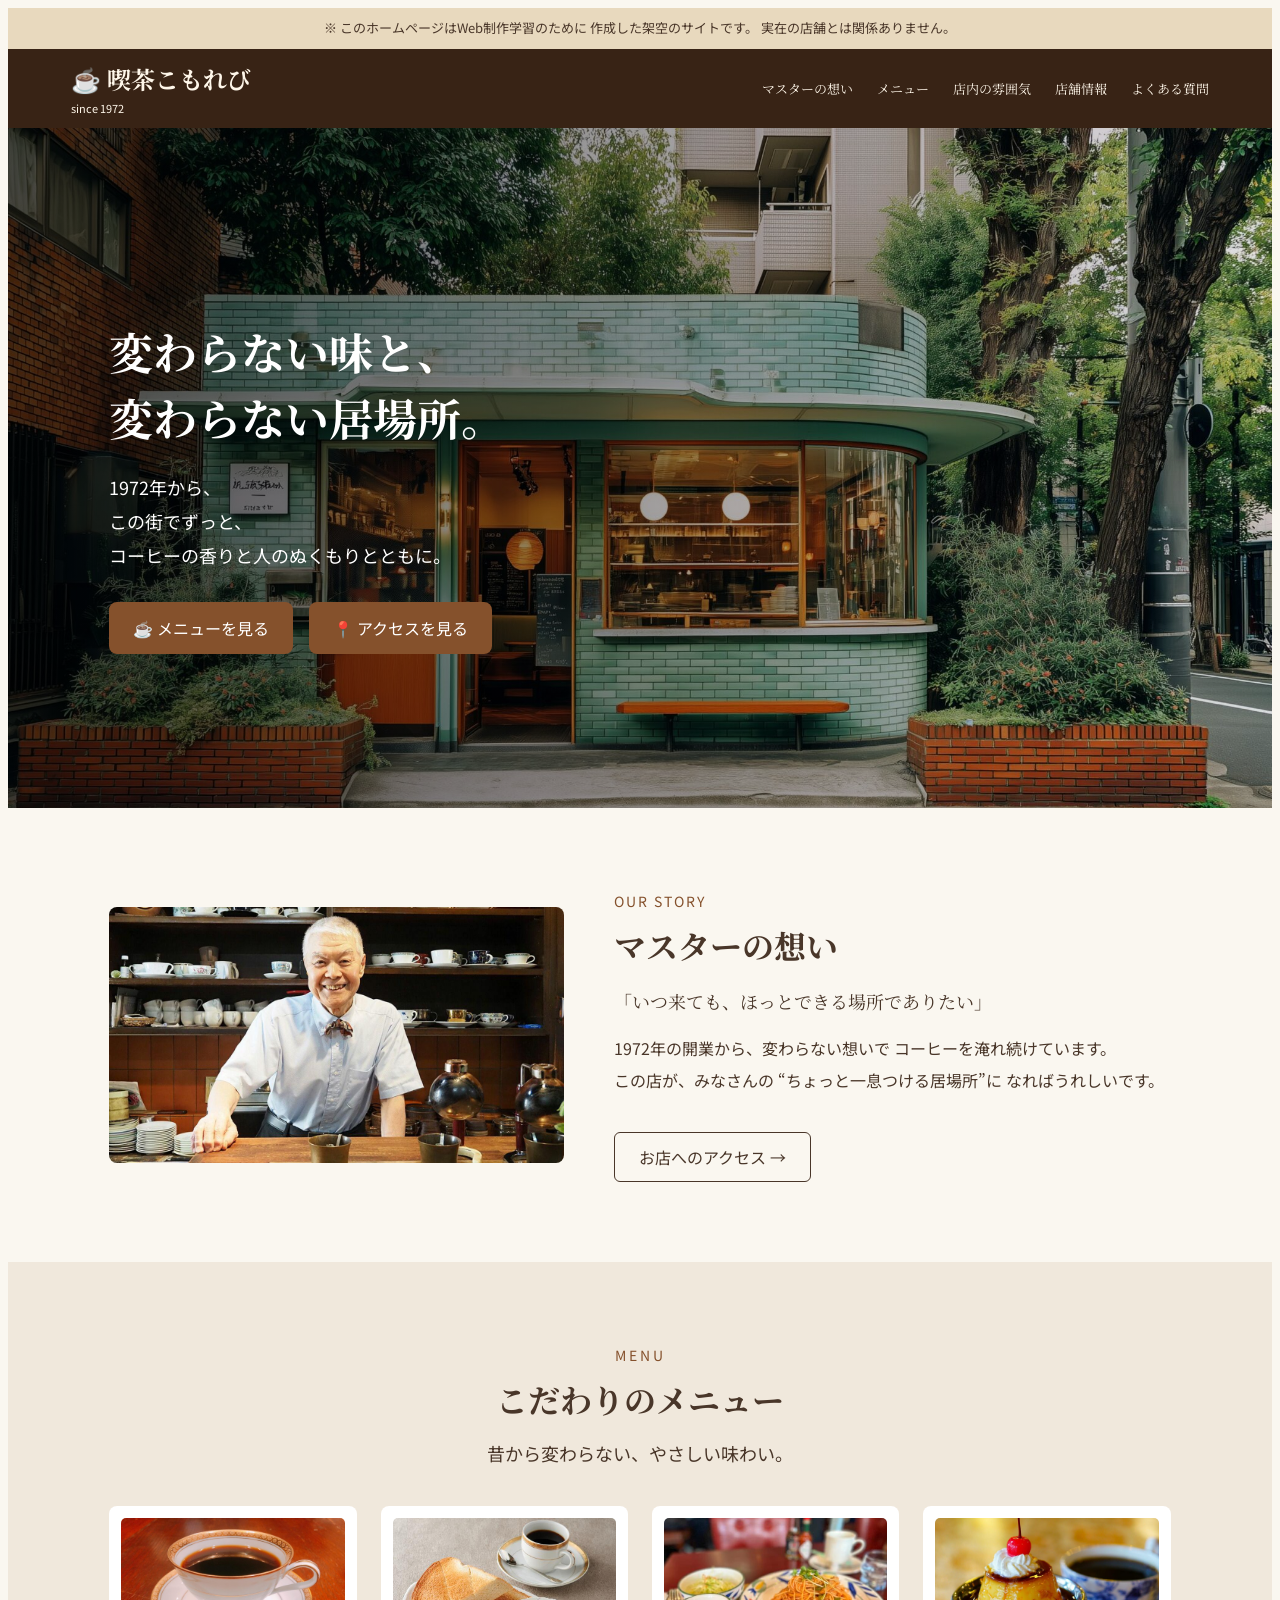
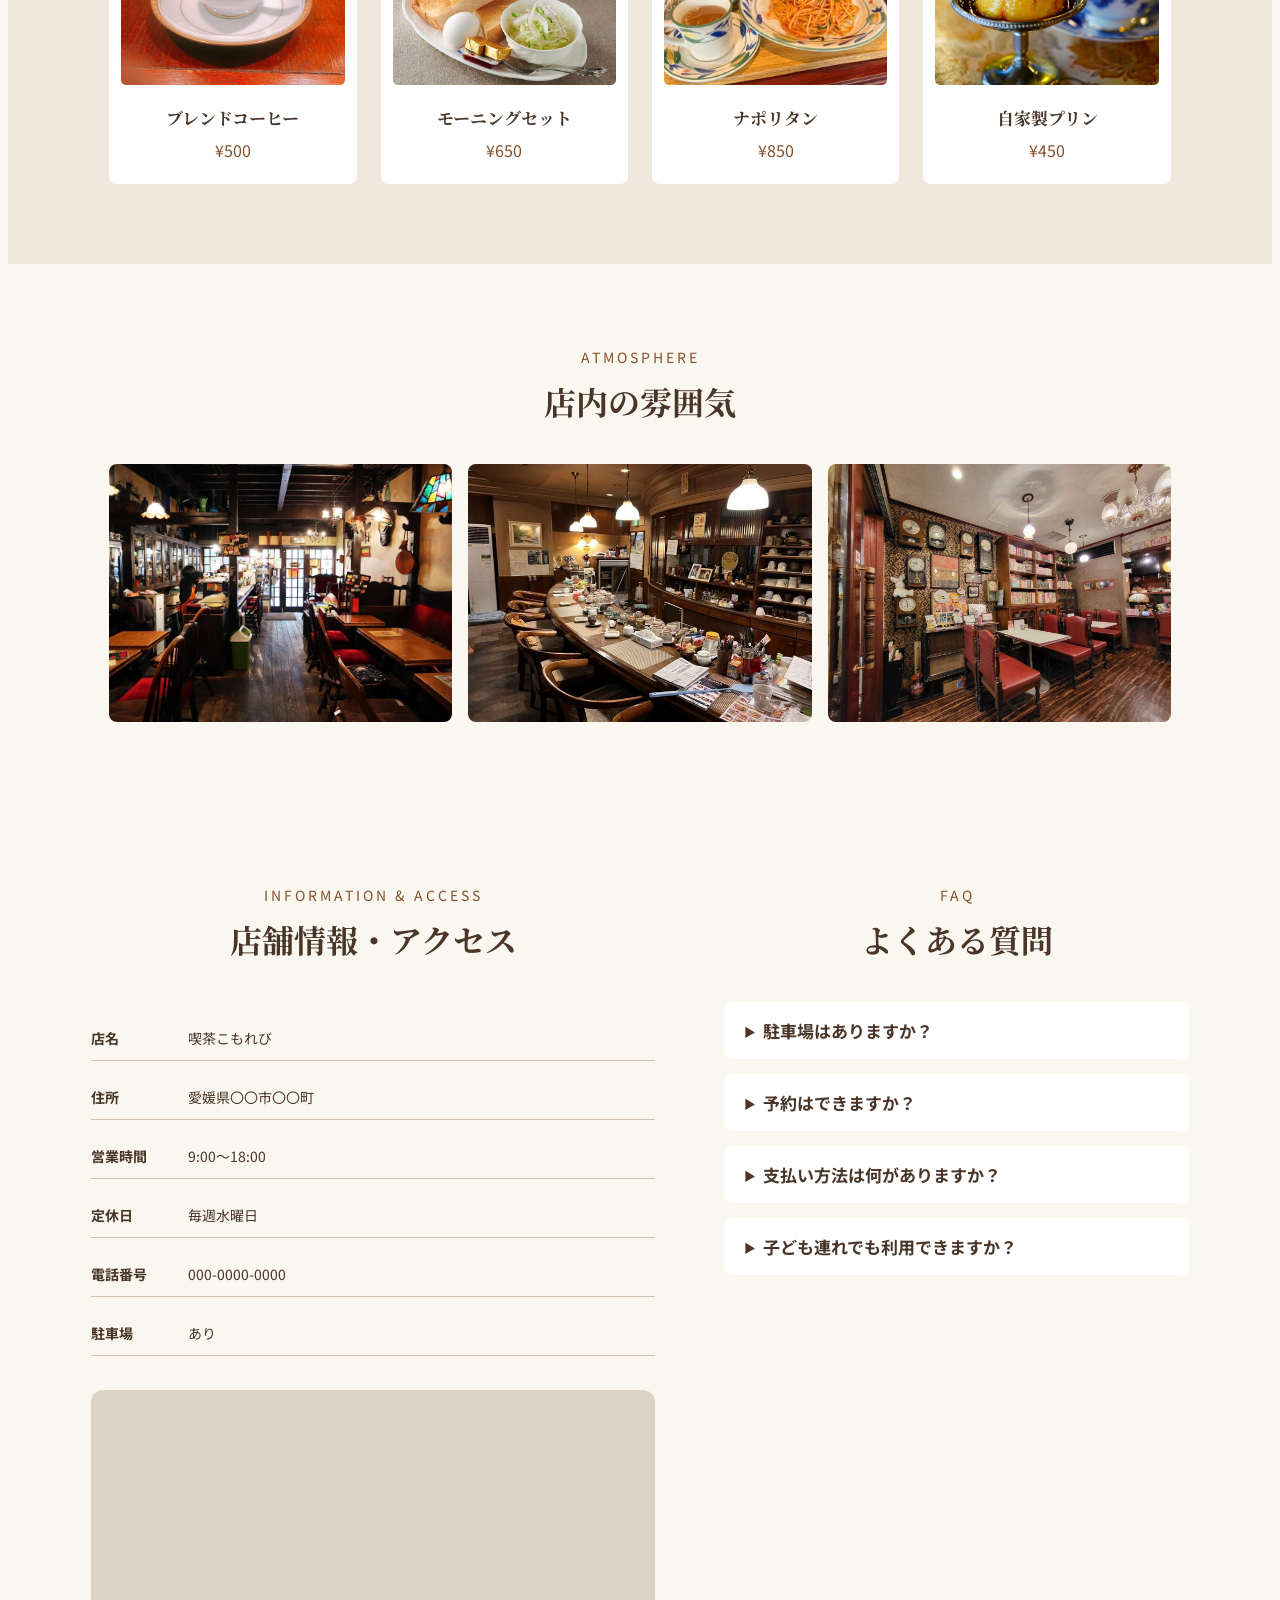
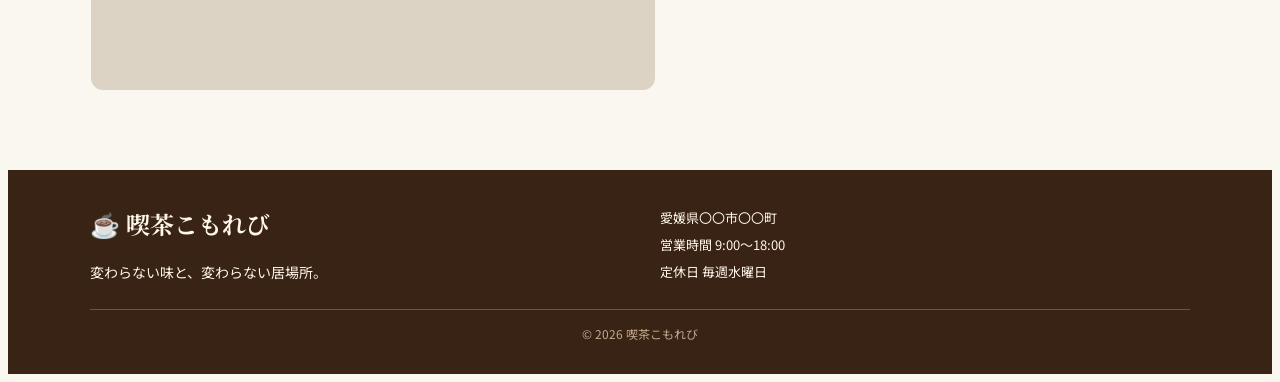
==== index.html @ 9308cd7b "ライトボックスのHTMLを追加 Added a lightbox feature for displaying enlarged images." ====
<!DOCTYPE html>
<html lang="ja">
<head>
  <meta charset="UTF-8">
  <meta name="viewport" content="width=device-width, initial-scale=1.0">
  <title>喫茶こもれび</title>
  
<link rel="preconnect" href="https://fonts.googleapis.com">
<link rel="preconnect" href="https://fonts.gstatic.com" crossorigin>
<link href="https://fonts.googleapis.com/css2?family=Noto+Sans+JP:wght@400;500;700&family=Noto+Serif+JP:wght@400;600;700&display=swap" rel="stylesheet">

<link rel="stylesheet" href="style.css">
</head>
<body>
 
<!-- 練習サイトのお知らせ -->
<div class="demo-notice">
  ※ このホームページはWeb制作学習のために
  作成した架空のサイトです。
  実在の店舗とは関係ありません。
</div>

<header>
  <div class="header-inner">
    <div class="logo">
      <h1>☕ 喫茶こもれび</h1>
      <p>since 1972</p>
    </div>

<button class="menu-toggle"
        aria-label="メニューを開く"
        aria-expanded="false"
        aria-controls="main-nav">
  ☰
</button>

    <nav id="main-nav">
      <a href="#story">マスターの想い</a>
      <a href="#menu">メニュー</a>
      <a href="#atmosphere">店内の雰囲気</a>
      <a href="#access">店舗情報</a>
      <a href="#faq">よくある質問</a>
    </nav>
  </div>
</header>

<main>
  <section class="hero">
    <div class="hero-content">
      <h2>変わらない味と、<br>変わらない居場所。</h2>

      <p>
        1972年から、<br>
        この街でずっと、<br>
        コーヒーの香りと人のぬくもりとともに。
      </p>

      <div class="hero-buttons">
        <a href="#menu">☕ メニューを見る</a>
        <a href="#access">📍 アクセスを見る</a>
      </div>
    </div>
  </section>

<section id="story" class="story">
  <div class="story-inner">

    <div class="story-image">
      <img src="images/master.jpg" alt="喫茶店のマスター">
    </div>

    <div class="story-text">
      <span>OUR STORY</span>
      <h2>マスターの想い</h2>

      <h3>「いつ来ても、ほっとできる場所でありたい」</h3>

      <p>
        1972年の開業から、変わらない想いで
        コーヒーを淹れ続けています。<br>
        この店が、みなさんの
        “ちょっと一息つける居場所”に
        なればうれしいです。
      </p>

      <a href="#access" class="story-button">
        お店へのアクセス →
      </a>
    </div>

  </div>
</section>

<!-- メニュー -->
<section id="menu" class="menu">
  <div class="menu-inner">

    <span class="section-label">MENU</span>
    <h2>こだわりのメニュー</h2>
    <p>昔から変わらない、やさしい味わい。</p>

    <div class="menu-grid">

      <article class="menu-card">
        <img src="images/coffee.jpg" alt="ブレンドコーヒー">
        <h3>ブレンドコーヒー</h3>
        <p>¥500</p>
      </article>

      <article class="menu-card">
        <img src="images/morning.jpg" alt="モーニングセット">
        <h3>モーニングセット</h3>
        <p>¥650</p>
      </article>

      <article class="menu-card">
        <img src="images/napolitan.jpg" alt="ナポリタン">
        <h3>ナポリタン</h3>
        <p>¥850</p>
      </article>

      <article class="menu-card">
        <img src="images/pudding.jpg" alt="自家製プリン">
        <h3>自家製プリン</h3>
        <p>¥450</p>
      </article>

    </div>
  </div>
</section>

<!-- 店内の雰囲気 -->
<section id="atmosphere" class="atmosphere">
  <div class="atmosphere-inner">

    <span class="section-label">ATMOSPHERE</span>
    <h2>店内の雰囲気</h2>

    <div class="atmosphere-grid">
      <img src="images/interior.jpg" alt="店内全景">
      <img src="images/counter.jpg" alt="カウンター">
      <img src="images/decor.jpg" alt="店内の小物">
    </div>

  </div>
</section>

<!-- 店舗情報・アクセス -->

<div class="bottom-layout">

<section id="access" class="access">
  <div class="access-inner">

    <span class="section-label">INFORMATION & ACCESS</span>
    <h2>店舗情報・アクセス</h2>

    <div class="access-grid">

      <div class="access-info">
        <p><strong>店名</strong> 喫茶こもれび</p>
        <p><strong>住所</strong> 愛媛県〇〇市〇〇町</p>
        <p><strong>営業時間</strong> 9:00〜18:00</p>
        <p><strong>定休日</strong> 毎週水曜日</p>
        <p><strong>電話番号</strong> 000-0000-0000</p>
        <p><strong>駐車場</strong> あり</p>
      </div>

      <div class="access-map">
        <iframe src="https://www.google.com/maps/embed?pb=!1m18!1m12!1m3!1d3305.2461403594034!2d132.99349107588768!3d34.063204017150994!2m3!1f0!2f0!3f0!3m2!1i1024!2i768!4f13.1!3m3!1m2!1s0x35503bbafa63386f%3A0x6dd7c005b5147b29!2zU1VOQUJBQ0_ku4rmsrs!5e0!3m2!1sja!2sjp!4v1793774858417!5m2!1sja!2sjp" width="600" height="450" style="border:0;" allowfullscreen="" loading="lazy" referrerpolicy="strict-origin-when-cross-origin"></iframe>
      </div>

    </div>
  </div>
</section>

<!-- よくある質問 -->
<section id="faq" class="faq">
  <div class="faq-inner">

    <span class="section-label">FAQ</span>
    <h2>よくある質問</h2>

    <details>
      <summary>駐車場はありますか？</summary>
      <p>はい、駐車場がございます。</p>
    </details>

    <details>
      <summary>予約はできますか？</summary>
      <p>予約については店舗へお問い合わせください。</p>
    </details>

    <details>
      <summary>支払い方法は何がありますか？</summary>
      <p>お支払い方法は店舗へご確認ください。</p>
    </details>

    <details>
      <summary>子ども連れでも利用できますか？</summary>
      <p>お子さま連れのご利用については店舗へご確認ください。</p>
    </details>

  </div>
</section>

</div>

</main>


<!-- フッター -->
<footer class="footer">
  <div class="footer-inner">

    <h2>☕ 喫茶こもれび</h2>

    <p class="footer-message">
      変わらない味と、変わらない居場所。
    </p>

    <div class="footer-info">
      <p>愛媛県〇〇市〇〇町</p>
      <p>営業時間 9:00〜18:00</p>
      <p>定休日 毎週水曜日</p>
    </div>

    <p class="copyright">
      © 2026 喫茶こもれび
    </p>

  </div>
</footer>

<!-- ページトップに戻るボタン -->
<button id="back-to-top"
        type="button"
        aria-label="ページの先頭に戻る">
  ↑
</button>

<!-- 写真を拡大表示するライトボックス -->
<div id="lightbox" class="lightbox" hidden>
  <button
    id="lightbox-close"
    type="button"
    aria-label="拡大写真を閉じる">
    ×
  </button>

  <img id="lightbox-image" src="" alt="">
</div>

<script src="script.js"></script>

</body>
</html>
---- style.css ----
/* 練習サイトのお知らせ */
.demo-notice {
  background-color: #E8D9BE;
  color: #493629;
  text-align: center;
  padding: 10px 15px;
  font-size: 13px;
  line-height: 1.6;
}

body {
  background-color: #FAF7F0;
  color: #493629;
  font-family: serif;
}

h1 {
  font-size: 36px;
}

p {
  font-size: 18px;
}

/* ヘッダー全体 */
header {
  background-color: #382315;
  color: #FFF7EA;
  padding: 20px 40px;
}

/* 横並びにする */
.header-inner {
  display: flex;
  justify-content: space-between;
  align-items: center;
}

/* 店名 */
.logo h1 {
  font-size: 26px;
  margin: 0;
}

/* 創業年 */
.logo p {
  font-size: 12px;
  margin: 4px 0 0;
}

/* ナビゲーション */
nav {
  display: flex;
  gap: 24px;
}

/* リンクのデザイン */
nav a {
  color: #FFF7EA;
  text-decoration: none;
  font-size: 14px;
}

/* メインビジュアル */
.hero {
  min-height: 600px;
  background-image:
    linear-gradient(
      to right,
      rgba(0, 0, 0, 0.65),
      rgba(0, 0, 0, 0.1)
    ),
    url("images/hero.jpg");

  background-size: cover;
  background-position: center;

  display: flex;
  align-items: center;
  padding: 40px 8%;
}

/* キャッチコピー */
.hero-content {
  color: #FFFFFF;
  max-width: 650px;
}

.hero h2 {
  font-size: 44px;
  line-height: 1.5;
  margin-bottom: 20px;
}

.hero p {
  font-size: 18px;
  line-height: 1.9;
}

/* ボタン */
.hero-buttons {
  display: flex;
  gap: 16px;
  margin-top: 30px;
  flex-wrap: wrap;
}

.hero-buttons a {
  display: inline-block;
  background-color: #85512C;
  color: white;
  padding: 14px 24px;
  border-radius: 8px;
  text-decoration: none;
}

.hero-buttons a:hover {
  background-color: #A66A3E;
}

/* メインビジュアル */
.hero {
  min-height: 600px;
  background-image:
    linear-gradient(
      to right,
      rgba(0, 0, 0, 0.65),
      rgba(0, 0, 0, 0.1)
    ),
    url("images/hero.jpg");

  background-size: cover;
  background-position: center;

  display: flex;
  align-items: center;
  padding: 40px 8%;
}

/* キャッチコピー */
.hero-content {
  color: #FFFFFF;
  max-width: 650px;
}

.hero h2 {
  font-size: 44px;
  line-height: 1.5;
  margin-bottom: 20px;
}

.hero p {
  font-size: 18px;
  line-height: 1.9;
}

/* ボタン */
.hero-buttons {
  display: flex;
  gap: 16px;
  margin-top: 30px;
  flex-wrap: wrap;
}

.hero-buttons a {
  display: inline-block;
  background-color: #85512C;
  color: white;
  padding: 14px 24px;
  border-radius: 8px;
  text-decoration: none;
}

.hero-buttons a:hover {
  background-color: #A66A3E;
}

/* マスターの想い */
.story {
  padding: 80px 8%;
  background-color: #FAF7F0;
}

.story-inner {
  max-width: 1100px;
  margin: 0 auto;

  display: flex;
  align-items: center;
  gap: 50px;
}

/* 写真 */
.story-image {
  width: 45%;
}

.story-image img {
  width: 100%;
  border-radius: 8px;
  display: block;
}

/* 文章 */
.story-text {
  width: 55%;
}

.story-text span {
  color: #85512C;
  font-size: 14px;
  letter-spacing: 2px;
}

.story-text h2 {
  font-size: 32px;
  margin: 10px 0 20px;
}

.story-text h3 {
  font-size: 18px;
  font-weight: normal;
}

.story-text p {
  font-size: 16px;
  line-height: 2;
}

/* ボタン */
.story-button {
  display: inline-block;
  margin-top: 20px;
  padding: 12px 24px;
  border: 1px solid #493629;
  color: #493629;
  text-decoration: none;
  border-radius: 6px;
}

/* メニュー全体 */
.menu {
  background-color: #F0E8DC;
  padding: 80px 8%;
  text-align: center;
}

.menu-inner {
  max-width: 1100px;
  margin: 0 auto;
}

.section-label {
  color: #85512C;
  font-size: 14px;
  letter-spacing: 3px;
}

.menu h2 {
  font-size: 32px;
  margin: 10px 0 15px;
}

.menu-inner > p {
  margin-bottom: 40px;
}

/* 4列のカード配置 */
.menu-grid {
  display: grid;
  grid-template-columns: repeat(4, 1fr);
  gap: 24px;
}

/* 商品カード */
.menu-card {
  background-color: #FFFFFF;
  padding: 12px;
  border-radius: 8px;
}

.menu-card img {
  width: 100%;
  aspect-ratio: 4 / 3;
  object-fit: cover;
  border-radius: 5px;
}

.menu-card h3 {
  font-size: 17px;
  margin: 15px 0 8px;
}

.menu-card p {
  color: #85512C;
  font-size: 16px;
  margin: 0 0 10px;
}

/* 店内の雰囲気 */
.atmosphere {
  padding: 80px 8%;
  background-color: #FAF7F0;
  text-align: center;
}

.atmosphere-inner {
  max-width: 1100px;
  margin: 0 auto;
}

.atmosphere h2 {
  font-size: 32px;
  margin: 10px 0 40px;
}

/* 写真を3枚横並びにする */
.atmosphere-grid {
  display: grid;
  grid-template-columns: repeat(3, 1fr);
  gap: 16px;
}

/* 写真の大きさを揃える */
.atmosphere-grid img {
  width: 100%;
  aspect-ratio: 4 / 3;
  object-fit: cover;
  border-radius: 8px;
}

/* 店舗情報・アクセス */
.access {
  padding: 80px 8%;
  background-color: #F0E8DC;
  text-align: center;
}

.access-inner {
  max-width: 1100px;
  margin: 0 auto;
}

.access h2 {
  font-size: 32px;
  margin: 10px 0 40px;
}

.access-grid {
  display: grid;
  grid-template-columns: 1fr 1fr;
  gap: 40px;
  text-align: left;
}

.access-info p {
  padding: 12px 0;
  border-bottom: 1px solid #D0C2B2;
}

.access-info strong {
  display: inline-block;
  width: 110px;
}

/* 地図の仮表示 */
.access-map {
  background-color: #DDD3C4;
  min-height: 300px;
  border-radius: 8px;

  display: flex;
  align-items: center;
  justify-content: center;
}

/* Q&A全体 */
.faq {
  padding: 80px 8%;
  background-color: #FAF7F0;
  text-align: center;
}

.faq-inner {
  max-width: 900px;
  margin: 0 auto;
}

.faq h2 {
  font-size: 32px;
  margin: 10px 0 40px;
}

/* 質問の枠 */
.faq details {
  background-color: #FFFFFF;
  margin-bottom: 15px;
  padding: 20px 25px;
  border-radius: 8px;
  text-align: left;
}

/* 質問 */
.faq summary {
  cursor: pointer;
  font-size: 17px;
  font-weight: bold;
  color: #493629;
}

/* 回答 */
.faq details p {
  font-size: 15px;
  line-height: 1.8;
  margin-top: 15px;
}

/* フッター全体 */
.footer {
  background-color: #382315;
  color: #FFF7EA;
  padding: 60px 20px 30px;
  text-align: center;
}

/* フッターの中身 */
.footer-inner {
  max-width: 1100px;
  margin: 0 auto;
}

/* 店名 */
.footer h2 {
  font-size: 28px;
  margin-bottom: 15px;
}

/* キャッチコピー */
.footer-message {
  font-size: 16px;
  margin-bottom: 30px;
}

/* 店舗情報 */
.footer-info {
  border-top: 1px solid #705443;
  padding-top: 25px;
}

.footer-info p {
  font-size: 14px;
  margin: 8px 0;
}

/* コピーライト */
.copyright {
  font-size: 12px;
  color: #C4A88D;
  margin-top: 40px;
}

/* スマホ・タブレット対応 */
@media (max-width: 768px) {
menu-grid {
    grid-template-columns: repeat(2, 1fr);
  }

  /* ヘッダー */
  header {
    padding: 20px;
  }

  .header-inner {
    flex-direction: column;
    gap: 15px;
  }

  nav {
    flex-wrap: wrap;
    justify-content: center;
    gap: 12px;
  }

  nav a {
    font-size: 12px;
  }

  /* メインビジュアル */
  .hero {
    min-height: 450px;
    padding: 40px 6%;
  }

  .hero h2 {
    font-size: 30px;
  }

  .hero p {
    font-size: 15px;
  }

  /* マスターの想い */
  .story-inner {
    flex-direction: column;
  }

  .story-image,
  .story-text {
    width: 100%;
  }

  /* メニューを2列に */
  .menu-grid {
    grid-template-columns: repeat(2, 1fr);
  }

  /* 店内写真を1列に */
  .atmosphere-grid {
    grid-template-columns: 1fr;
  }

  /* 店舗情報と地図を縦並びに */
  .access-grid {
    grid-template-columns: 1fr;
  }
  }

/* スマホ用：メニュー名の調整 */
@media (max-width: 768px) {

  .menu-card h3 {
    font-size: 14px;
    line-height: 1.5;
    white-space: nowrap;
  }

  .menu-card {
    padding: 10px;
  }

}

/* メニューボタンはPCでは隠す */
.menu-toggle {
  display: none;
}

/* スマホ用メニュー */
@media (max-width: 768px) {

  .header-inner {
    flex-direction: row;
    flex-wrap: wrap;
  }

  .menu-toggle {
    display: block;
    background: transparent;
    color: white;
    border: 1px solid white;
    border-radius: 6px;
    padding: 8px 14px;
    font-size: 24px;
    cursor: pointer;
  }

  #main-nav {
    display: none;
    width: 100%;
    flex-direction: column;
    text-align: center;
  }

  #main-nav.open {
    display: flex;
  }

}

html {
  scroll-behavior: smooth;
}

/* 店舗情報とQ&Aを横並びにする */
.bottom-layout {
  display: grid;
  grid-template-columns: 1fr 1fr;
  gap: 30px;
  background-color: #FAF7F0;
  padding: 60px 5%;
}

/* 左右のセクションの余白調整 */
.bottom-layout .access,
.bottom-layout .faq {
  padding: 20px;
  background-color: transparent;
  min-width: 0;
}

/* スマホでは縦並びに戻す */
@media (max-width: 768px) {
  .bottom-layout {
    grid-template-columns: 1fr;
    gap: 20px;
    padding: 40px 5%;
  }
}

/* 店舗情報の文字と余白を調整 */
.bottom-layout .access-info p {
  display: flex;
  align-items: flex-start;
  gap: 12px;
  font-size: 14px;
}

/* 「住所」などの項目名 */
.bottom-layout .access-info strong {
  width: 85px;
  flex-shrink: 0;
}

/* 店舗情報の文字を調整 */
.bottom-layout .access-info {
  min-width: 0;
}

/* 店舗情報とQ&Aの仕上げ */
@media (min-width: 769px) {

  .bottom-layout {
    grid-template-columns: 1.2fr 1fr;
    gap: 30px;
    max-width: 1440px;
    margin: 0 auto;
  }

  .bottom-layout .access-grid {
    grid-template-columns: 1fr;
    gap: 20px;
  }

  .bottom-layout .access-map {
    min-height: 180px;
  }

  .bottom-layout .faq details {
    padding: 16px 20px;
  }

}

/* PC版ヘッダーの仕上げ */
@media (min-width: 769px) {

  header {
    padding: 12px 5%;
  }

  .header-inner {
    max-width: 1400px;
    margin: 0 auto;
  }

  .logo h1 {
    font-size: 24px;
  }

  .logo p {
    font-size: 11px;
  }

  nav a {
    font-size: 13px;
  }

}

/* PC版フッターを横並びにする */
@media (min-width: 769px) {

  .footer {
    padding: 30px 5% 20px;
  }

  .footer-inner {
    display: grid;
    grid-template-columns: 1fr 1fr;
    column-gap: 40px;
    align-items: center;
    text-align: left;
  }

  .footer h2 {
    grid-column: 1;
    margin: 0 0 8px;
    font-size: 24px;
  }

  .footer-message {
    grid-column: 1;
    margin: 0;
    font-size: 14px;
  }

  .footer-info {
    grid-column: 2;
    grid-row: 1 / 3;
    border-top: none;
    padding-top: 0;
  }

  .footer-info p {
    font-size: 13px;
  }

  .copyright {
    grid-column: 1 / -1;
    text-align: center;
    margin-top: 20px;
    padding-top: 15px;
    border-top: 1px solid #705443;
  }

}

/* Googleマップの表示調整 */
.access-map {
  width: 100%;
  min-height: 250px;
  overflow: hidden;
  border-radius: 8px;
}

.access-map iframe {
  display: block;
  width: 100%;
  height: 250px;
  border: 0;
}

/* Googleマップを外枠いっぱいに表示 */
.access-map {
  width: 100%;
  height: 300px;
  min-height: 0;
  padding: 0;
  overflow: hidden;
  border-radius: 12px;
}

.access-map iframe {
  display: block;
  width: 100%;
  height: 100%;
  border: none;
}

/* フォントの設定 */

/* 本文は読みやすいゴシック体 */
body {
  font-family: "Noto Sans JP", sans-serif;
}

/* 見出しはレトロで上品な明朝体 */
h1, h2, h3 {
  font-family: "Noto Serif JP", serif;
}

/* ページトップに戻るボタン */
#back-to-top {
  position: fixed;
  right: 25px;
  bottom: 25px;

  width: 52px;
  height: 52px;
  border-radius: 50%;

  background-color: #85512C;
  color: #FFFFFF;
  border: none;

  font-size: 26px;
  cursor: pointer;
  z-index: 1000;

  /* 最初は非表示 */
  opacity: 0;
  visibility: hidden;
  pointer-events: none;

  transition: opacity 0.3s, visibility 0.3s;
}

/* スクロールしたら表示 */
#back-to-top.show {
  opacity: 1;
  visibility: visible;
  pointer-events: auto;
}

/* マウスを重ねたとき */
#back-to-top:hover {
  background-color: #A66A3E;
}


/* ナビゲーションも明朝体に */
nav a {
  font-family: "Noto Serif JP", serif;
}
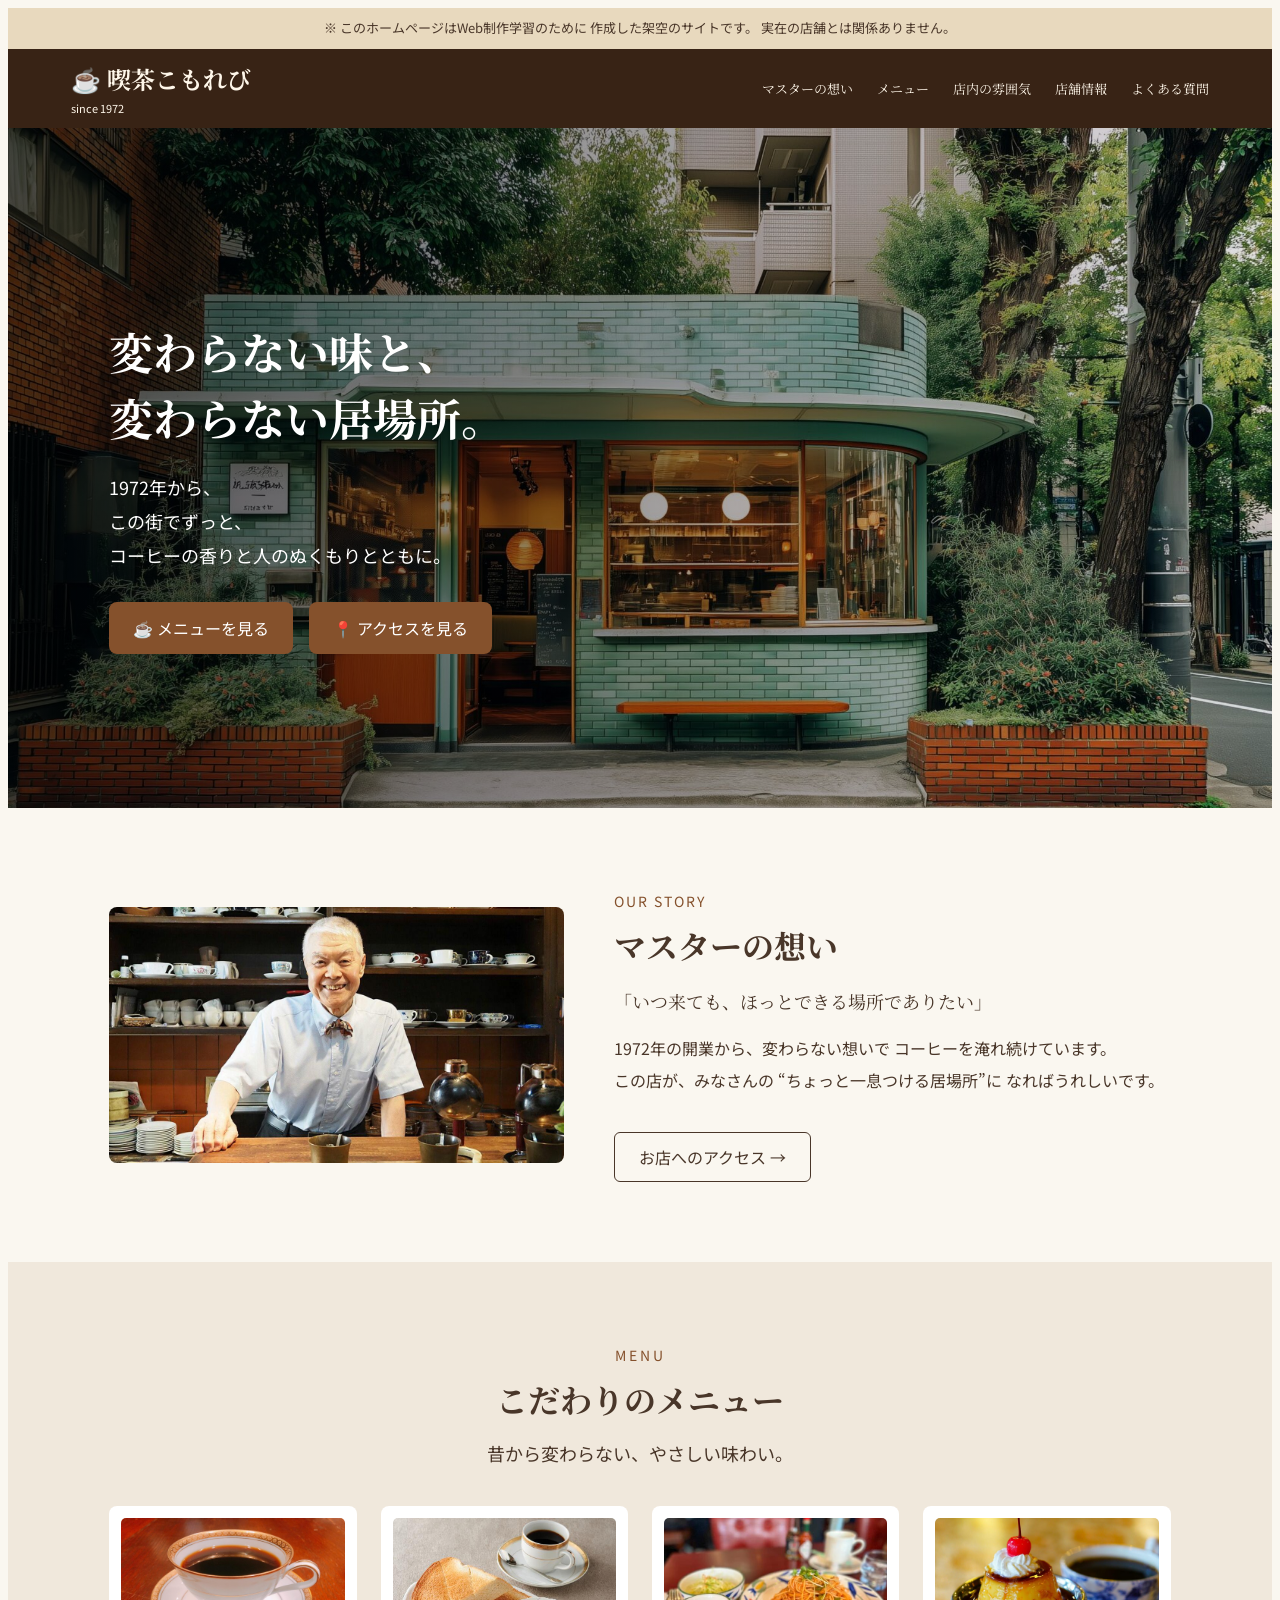
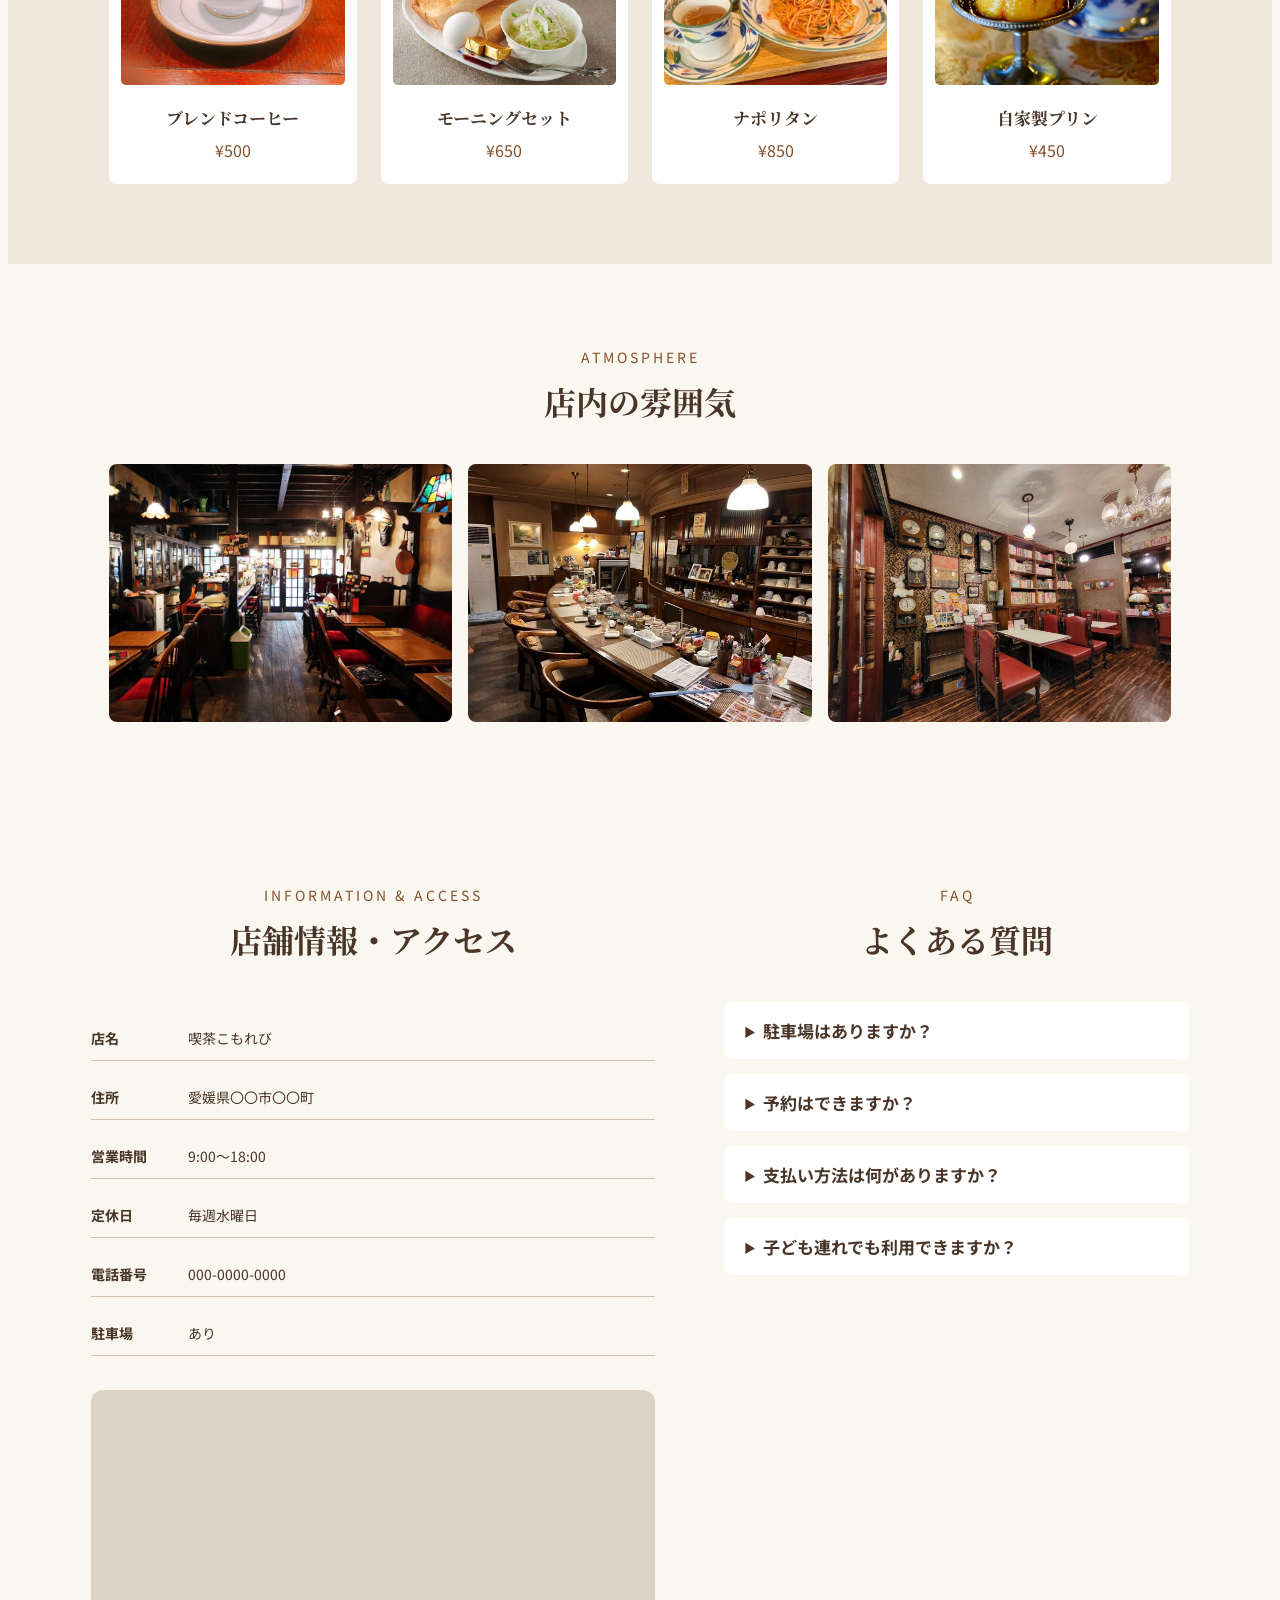
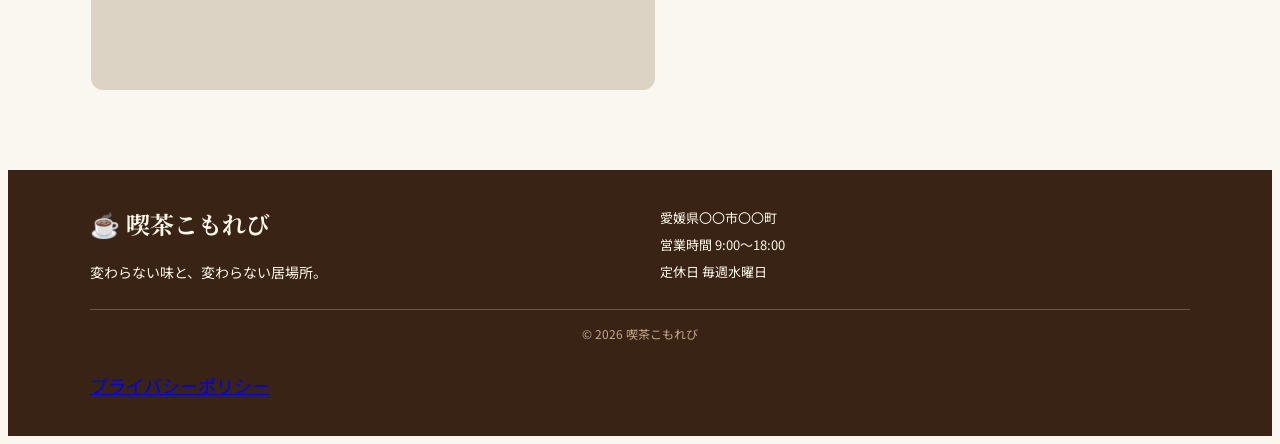
==== commit d2b550c7: "フッターにプライバシーポリシーへのリンクを追加" ====
--- a/index.html
+++ b/index.html
@@ -2,6 +2,12 @@
 <!DOCTYPE html>
 <html lang="ja">
 <head>
+  <script async src="https://www.googletagmanager.com/gtm.js?id=GTM-KKPTJBCM"></script>
+<script>
+  window.dataLayer = window.dataLayer || [];
+  function gtag(){dataLayer.push(arguments);}
+  gtag('js', new Date());
+</script>
   <meta charset="UTF-8">
   <meta name="viewport" content="width=device-width, initial-scale=1.0">
   <title>喫茶こもれび</title>
@@ -230,6 +236,12 @@
       © 2026 喫茶こもれび
     </p>
 
+<p>
+  <a href="privacy.html">
+    プライバシーポリシー
+  </a>
+</p>
+
   </div>
 </footer>
 
@@ -239,6 +251,7 @@
         aria-label="ページの先頭に戻る">
   ↑
 </button>
+
 
 <!-- 写真を拡大表示するライトボックス -->
 <div id="lightbox" class="lightbox" hidden>
@@ -252,6 +265,7 @@
   <img id="lightbox-image" src="" alt="">
 </div>
 
+
 <script src="script.js"></script>
 
 </body>
--- a/style.css
+++ b/style.css
@@ -813,3 +813,51 @@
 nav a {
   font-family: "Noto Serif JP", serif;
 }
+
+/* ライトボックス全体 */
+.lightbox {
+  position: fixed;
+  inset: 0;
+  background-color: rgba(0, 0, 0, 0.85);
+  z-index: 2000;
+
+  display: flex;
+  justify-content: center;
+  align-items: center;
+  padding: 60px 20px 20px;
+  box-sizing: border-box;
+}
+
+/* 非表示のとき */
+.lightbox[hidden] {
+  display: none;
+}
+
+/* 拡大する写真 */
+#lightbox-image {
+  display: block;
+  max-width: 90%;
+  max-height: 85%;
+  width: auto;
+  height: auto;
+  object-fit: contain;
+  border-radius: 8px;
+}
+
+/* 閉じるボタン */
+#lightbox-close {
+  position: absolute;
+  top: 20px;
+  right: 25px;
+
+  background: transparent;
+  color: white;
+  border: none;
+  font-size: 36px;
+  cursor: pointer;
+}
+
+/* メニュー写真にクリックできる印をつける */
+.menu-card img {
+  cursor: zoom-in;
+}
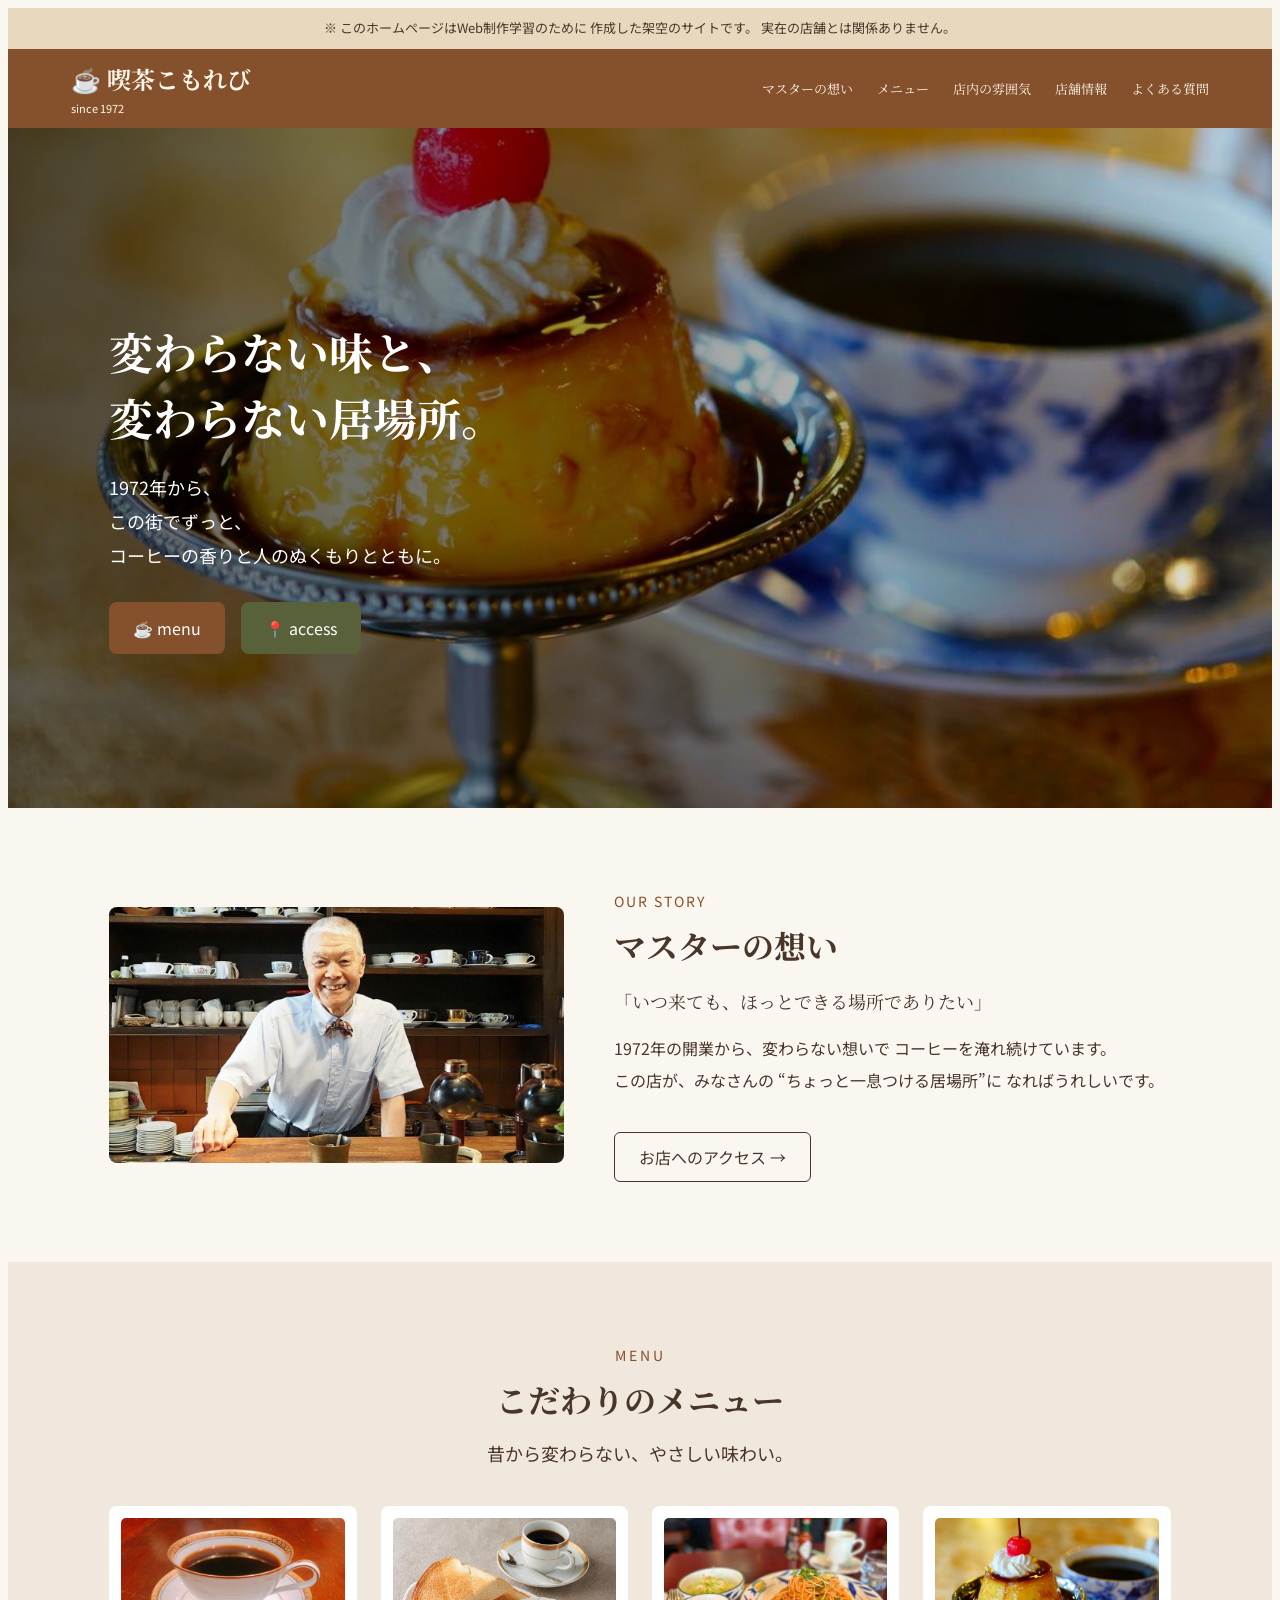
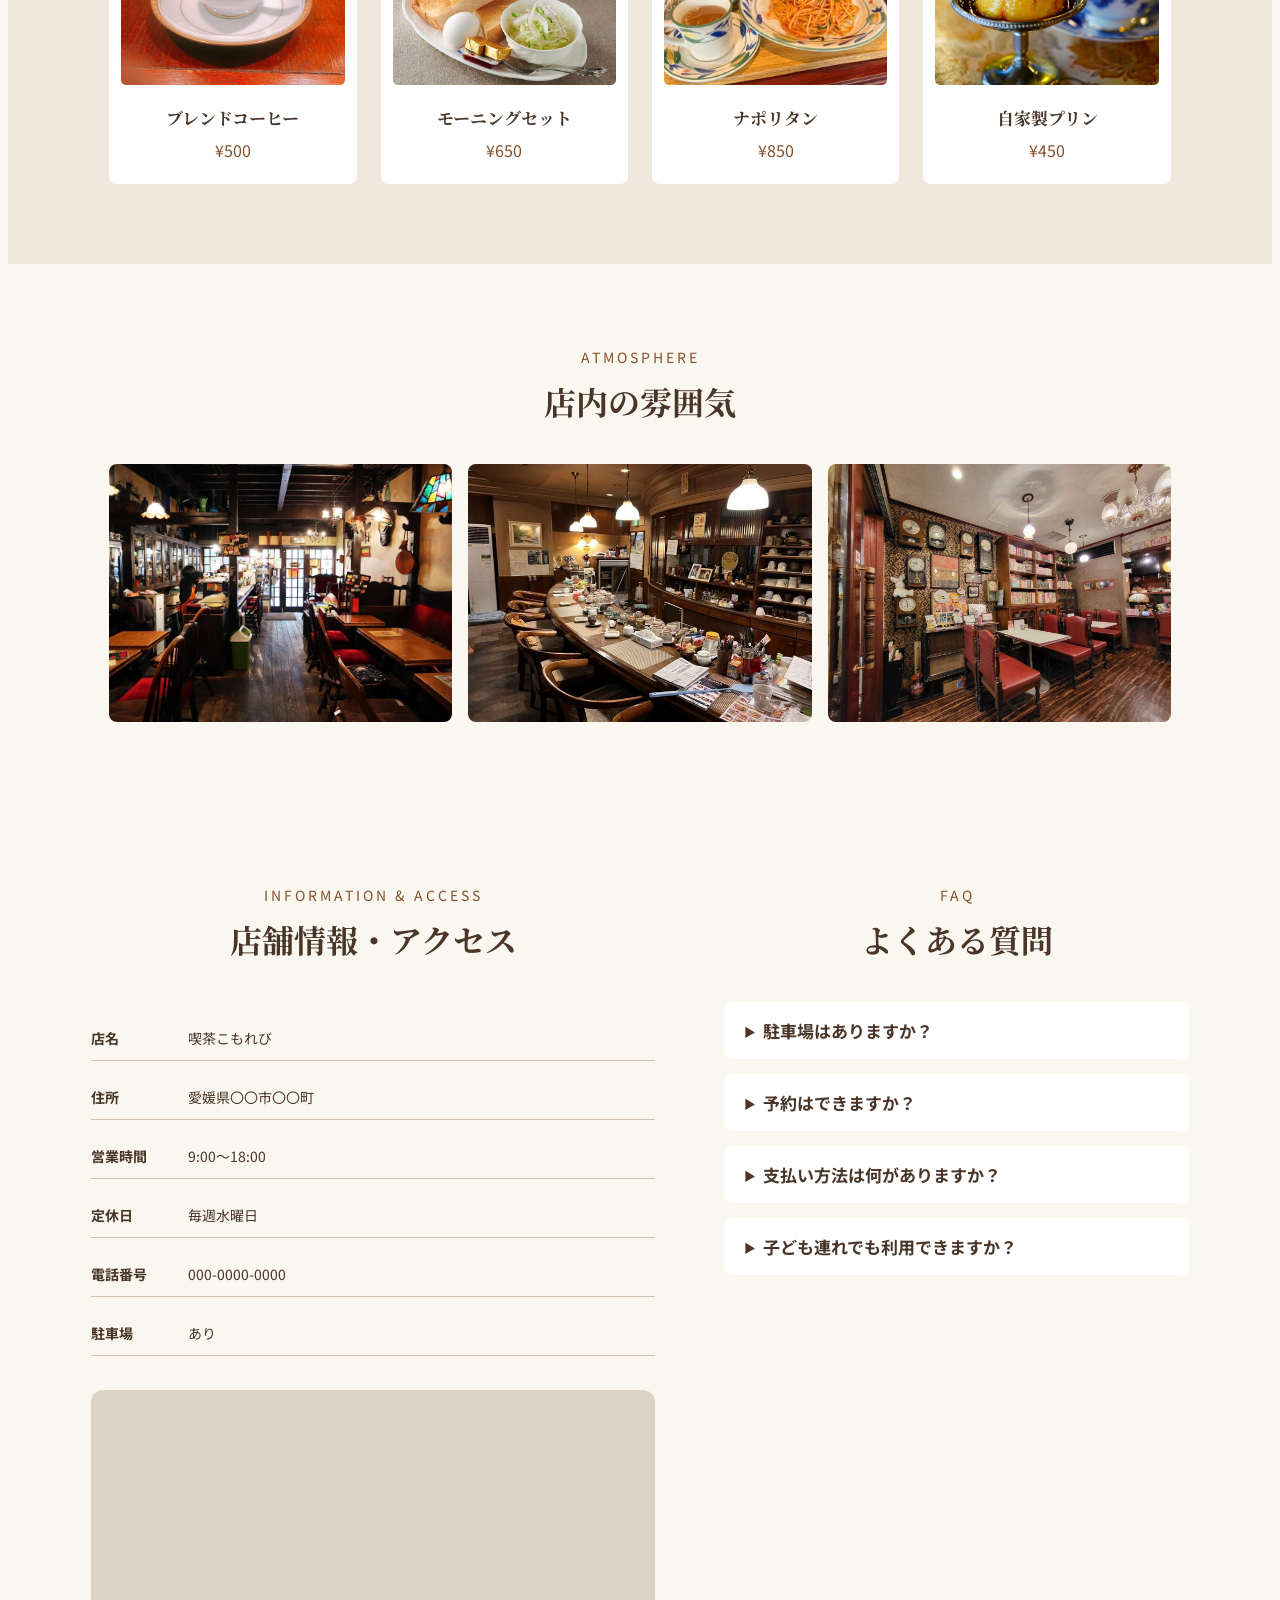
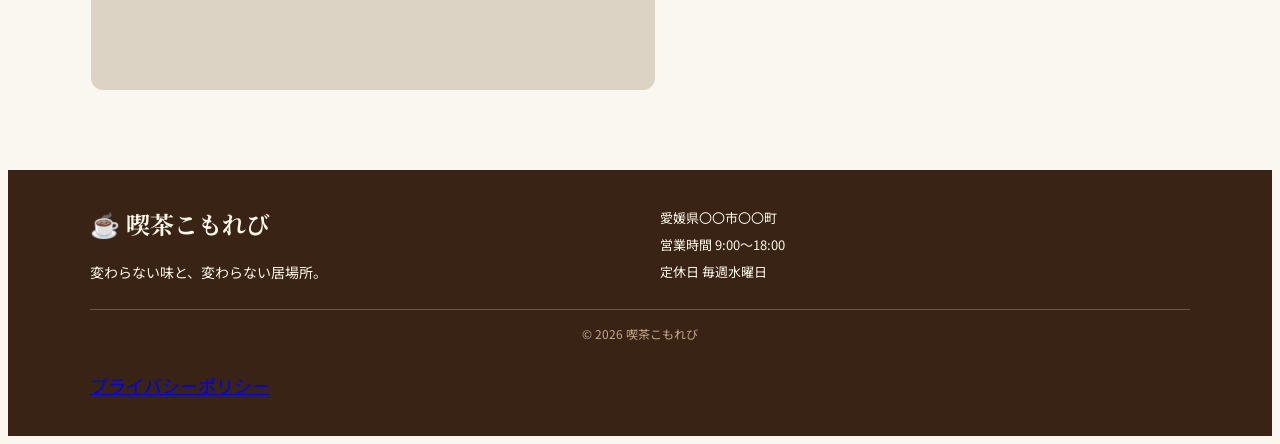
==== commit eb63dc12: "メニューとアクセス表記変更" ====
--- a/index.html
+++ b/index.html
@@ -63,8 +63,8 @@
       </p>
 
       <div class="hero-buttons">
-        <a href="#menu">☕ メニューを見る</a>
-        <a href="#access">📍 アクセスを見る</a>
+        <a href="#menu">☕ menu</a>
+        <a href="#access">📍 access</a>
       </div>
     </div>
   </section>
@@ -266,6 +266,9 @@
 </div>
 
 
+
+</div>
+
 <script src="script.js"></script>
 
 </body>
--- a/style.css
+++ b/style.css
@@ -25,7 +25,7 @@
 
 /* ヘッダー全体 */
 header {
-  background-color: #382315;
+  background-color: #85512C;
   color: #FFF7EA;
   padding: 20px 40px;
 }
@@ -71,7 +71,7 @@
       rgba(0, 0, 0, 0.65),
       rgba(0, 0, 0, 0.1)
     ),
-    url("images/hero.jpg");
+       url("images/pudding.jpg");
 
   background-size: cover;
   background-position: center;
@@ -128,7 +128,7 @@
       rgba(0, 0, 0, 0.65),
       rgba(0, 0, 0, 0.1)
     ),
-    url("images/hero.jpg");
+        url("images/pudding.jpg");
 
   background-size: cover;
   background-position: center;
@@ -861,3 +861,11 @@
 .menu-card img {
   cursor: zoom-in;
 }
+/* トップの「アクセスを見る」ボタン */
+.hero-buttons a[href="#access"] {
+  background-color: #59613A;
+}
+
+.hero-buttons a[href="#access"]:hover {
+  background-color: #454D2C;
+}
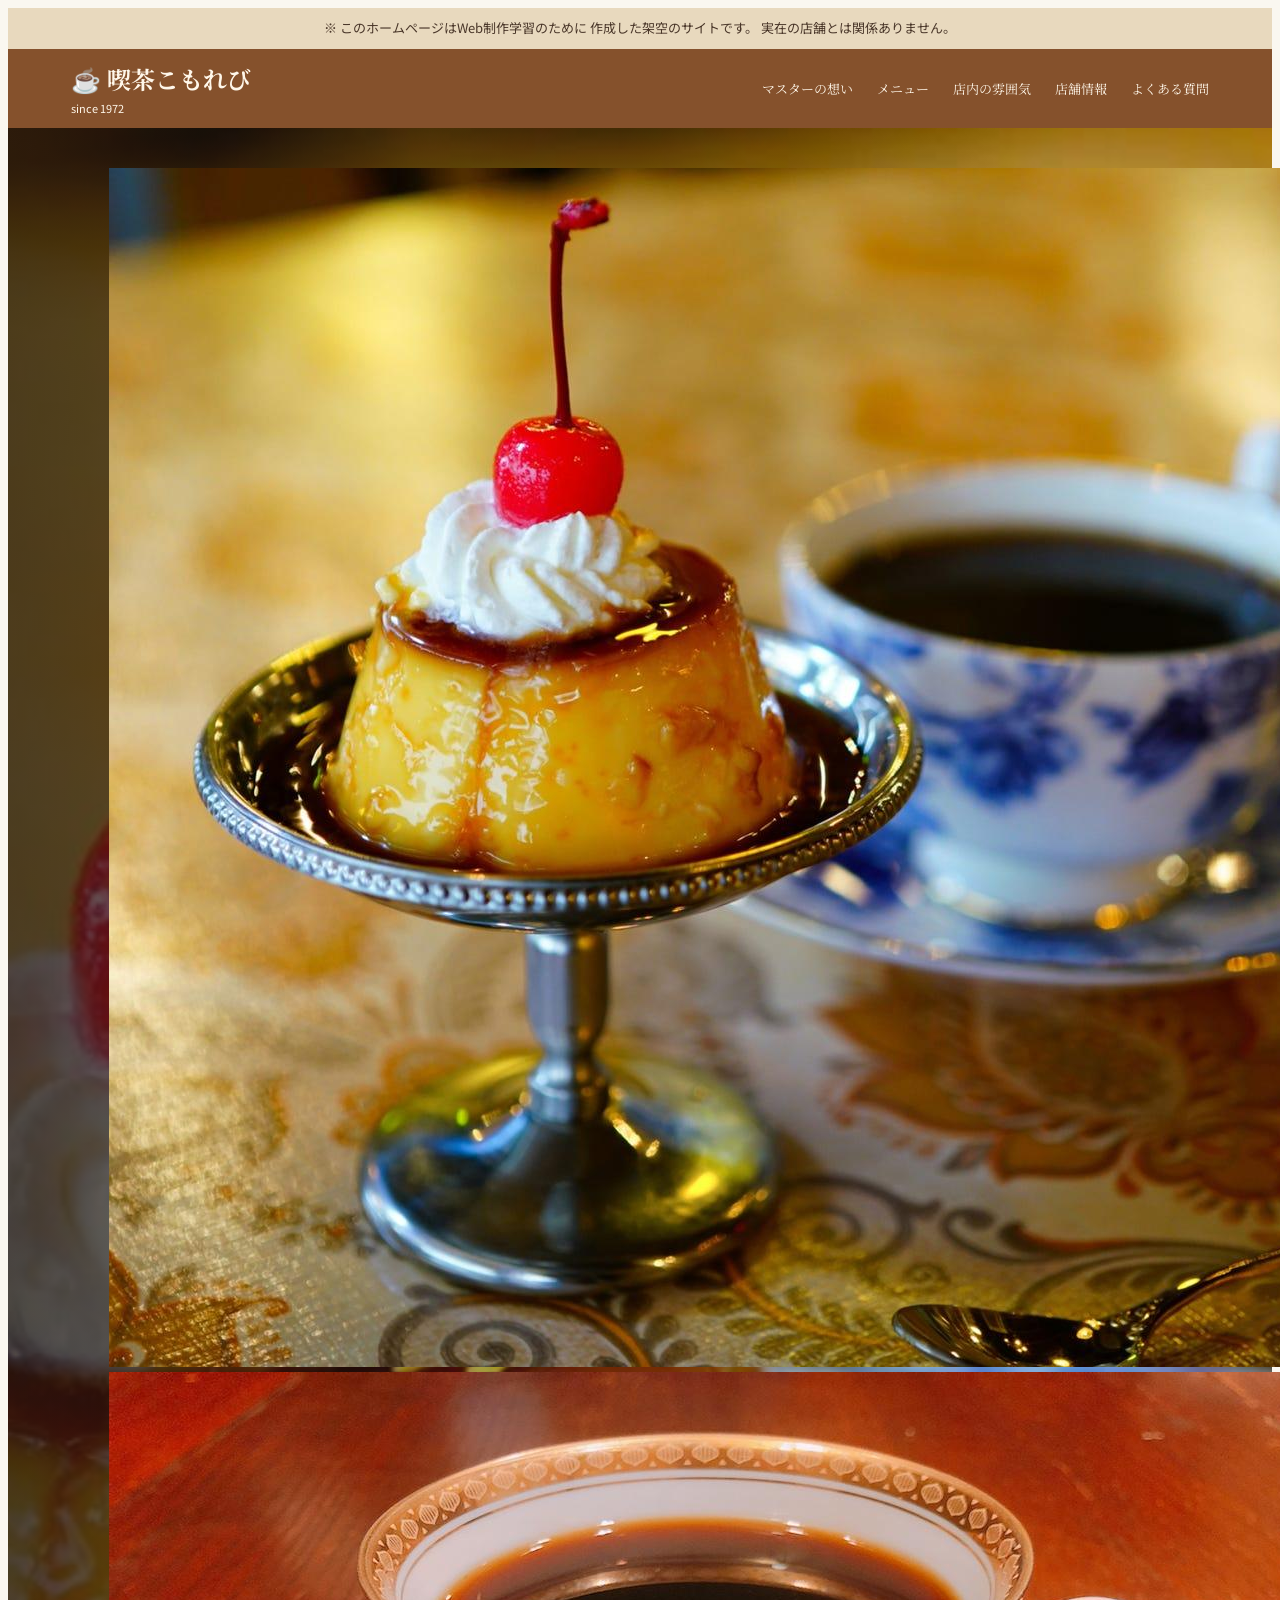
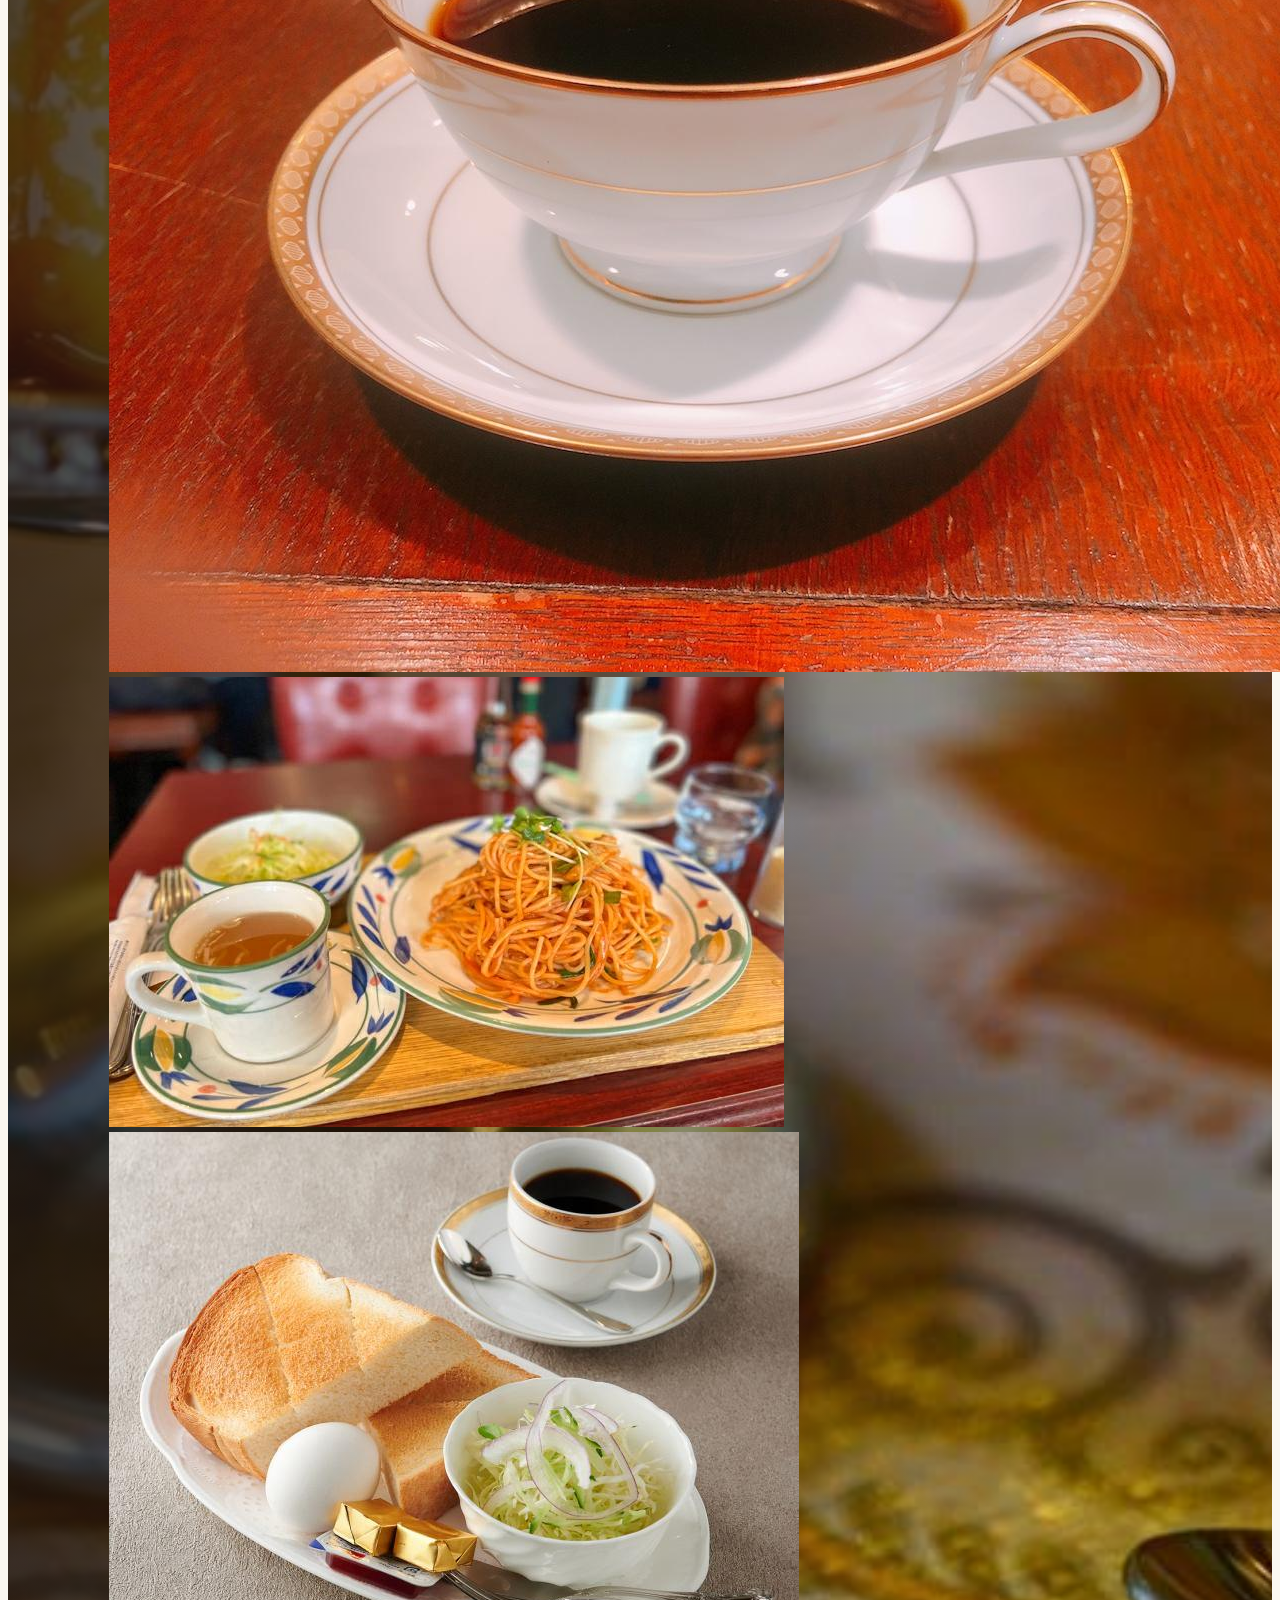
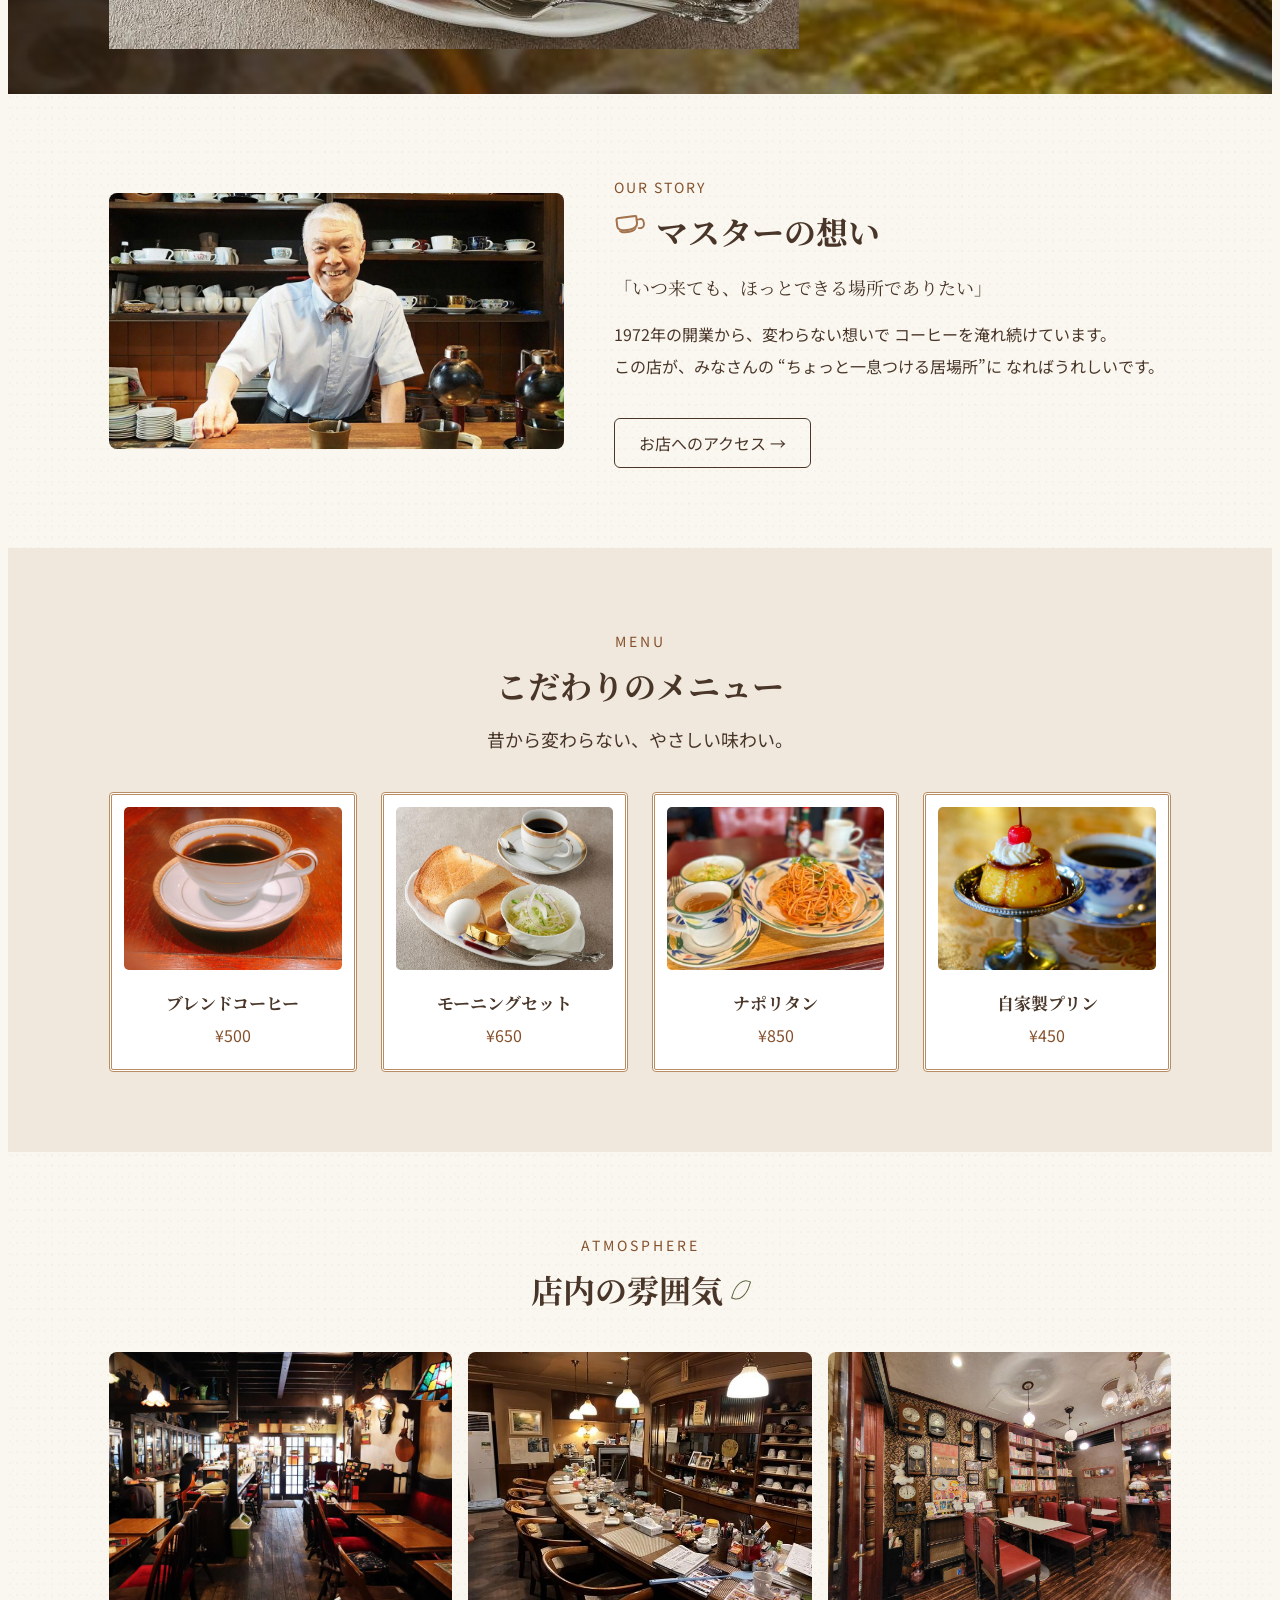
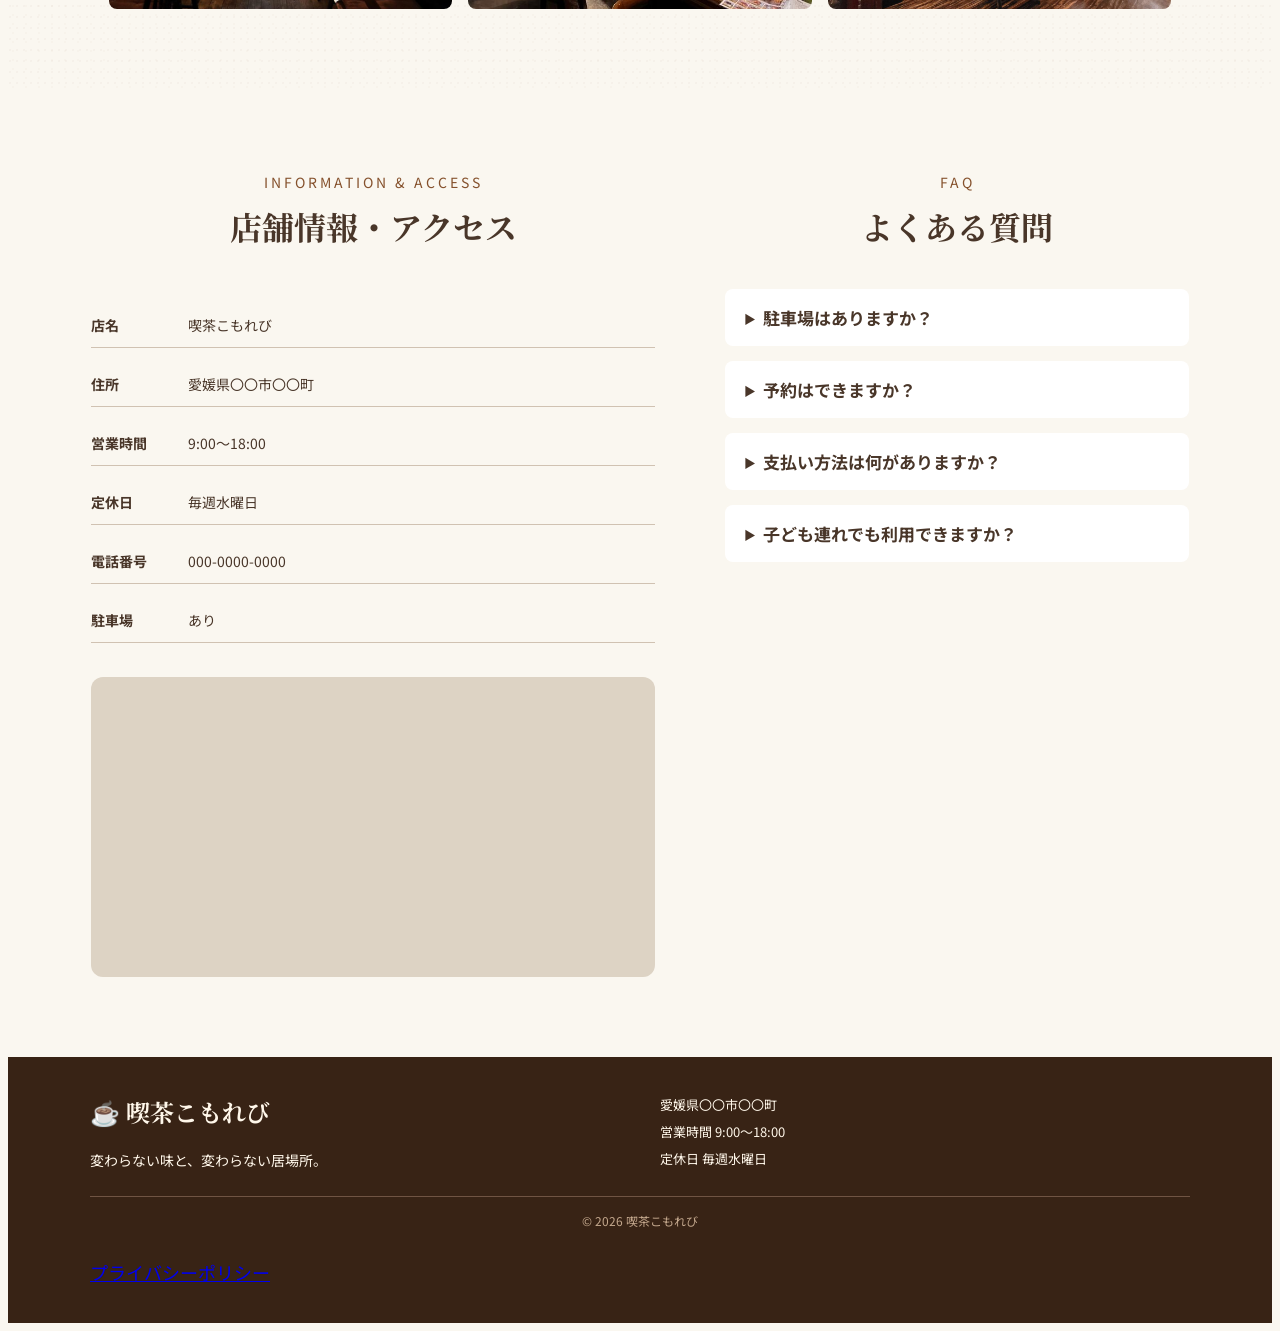
==== commit 59ade171: "トップ画像のスライドショーHTML Added a slideshow for featured menu items with images." ====
--- a/index.html
+++ b/index.html
@@ -53,6 +53,13 @@
 
 <main>
   <section class="hero">
+    <!-- トップ画像のスライドショー -->
+<div class="hero-slideshow" aria-label="おすすめメニューの写真">
+  <img src="images/pudding.jpg" alt="自家製プリン" class="hero-slide active">
+  <img src="images/coffee.jpg" alt="ブレンドコーヒー" class="hero-slide">
+  <img src="images/napolitan.jpg" alt="ナポリタン" class="hero-slide">
+  <img src="images/morning.jpg" alt="モーニングセット" class="hero-slide">
+</div>
     <div class="hero-content">
       <h2>変わらない味と、<br>変わらない居場所。</h2>
 
--- a/style.css
+++ b/style.css
@@ -869,3 +869,83 @@
 .hero-buttons a[href="#access"]:hover {
   background-color: #454D2C;
 }
+/* メニューカードの飾り枠 */
+.menu-card {
+  border: 3px double #B88C62;
+  border-radius: 4px;
+}
+/* アイボリーの背景に紙の粒を重ねる */
+.story,
+.atmosphere {
+  background-image:
+    radial-gradient(circle at 2px 3px, rgba(133, 81, 44, 0.07) 0.5px, transparent 0.9px),
+    radial-gradient(circle at 5px 4px, rgba(133, 81, 44, 0.05) 0.5px, transparent 0.9px);
+  background-size: 7px 11px, 13px 9px;
+}
+/* プリンの写真に重なる文字を読みやすくする */
+.hero {
+  background-image:
+    linear-gradient(to right, rgba(35, 22, 13, 0.78), transparent 80%),
+    url("images/pudding.jpg");
+}
+
+@media (max-width: 768px) {
+  .hero {
+    background-image:
+      linear-gradient(
+        to bottom,
+        transparent,
+        rgba(35, 22, 13, 0.72) 45%,
+        rgba(35, 22, 13, 0.72) 75%,
+        rgba(35, 22, 13, 0.25)
+      ),
+      url("images/pudding.jpg");
+  }
+}
+/* 「マスターの想い」に添えるコーヒーカップ */
+.story-text h2 {
+  position: relative;
+  padding-left: 1.3em;
+}
+
+/* カップ本体と受け皿 */
+.story-text h2::before {
+  content: "";
+  position: absolute;
+  top: 0.27em;
+  left: 0.06em;
+  width: 0.68em;
+  height: 0.46em;
+  box-sizing: border-box;
+  border: 2px solid #A3734D;
+  border-radius: 18% 12% 45% 38%;
+  box-shadow: 0 4px 0 -2px #A3734D;
+  transform: rotate(-7deg);
+}
+
+/* カップの取っ手 */
+.story-text h2::after {
+  content: "";
+  position: absolute;
+  top: 0.31em;
+  left: 0.71em;
+  width: 0.18em;
+  height: 0.23em;
+  border: 2px solid #A3734D;
+  border-left: 0;
+  border-radius: 0 55% 65% 0;
+  transform: rotate(-7deg);
+}
+/* 「店内の雰囲気」に添える葉っぱ */
+.atmosphere h2::after {
+  content: "";
+  display: inline-block;
+  width: 0.45em;
+  height: 0.7em;
+  margin-left: 0.35em;
+  vertical-align: 0.05em;
+  box-sizing: border-box;
+  border: 1.5px solid #59613A;
+  border-radius: 75% 0 75% 0;
+  transform: rotate(18deg);
+}
